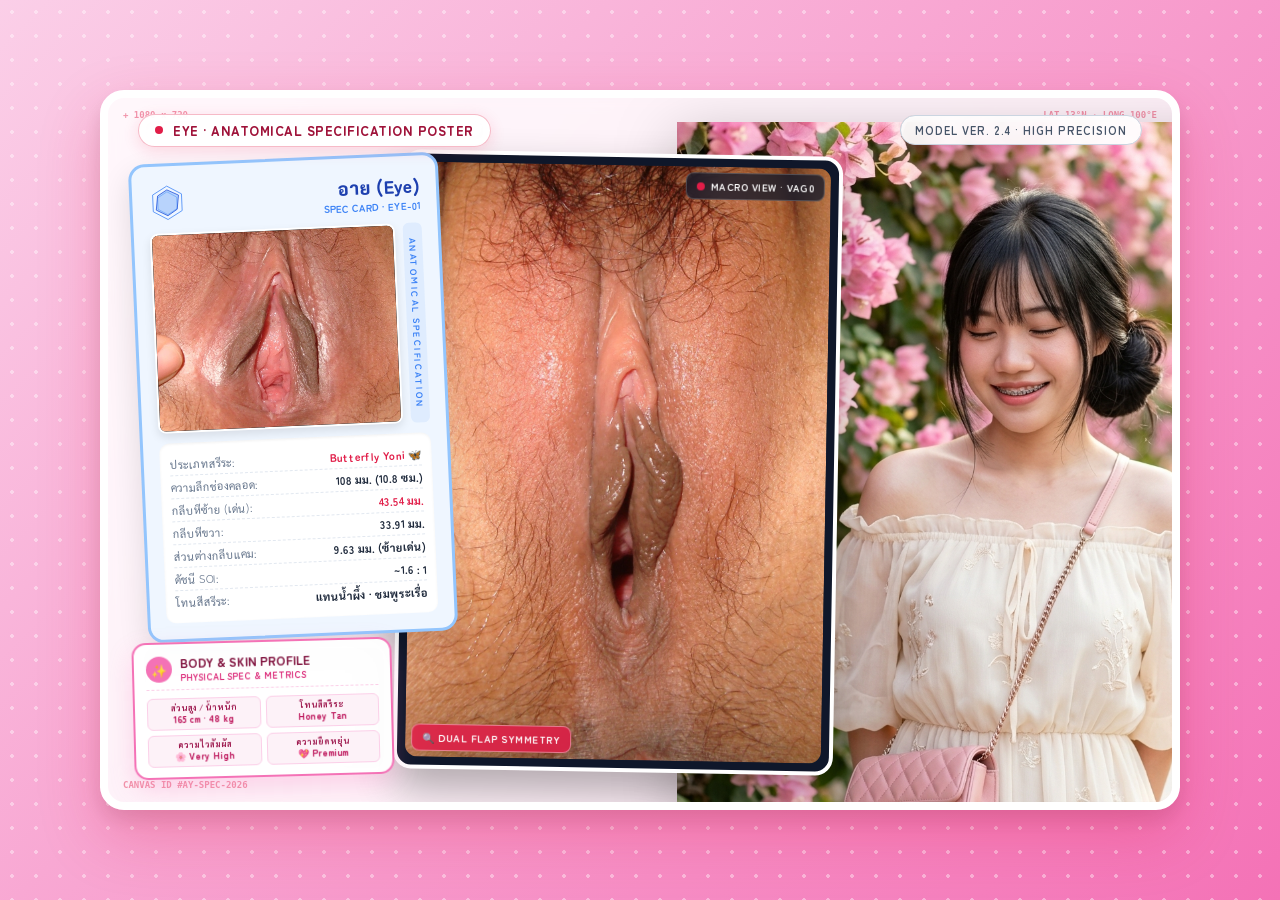
==== infographic_ay_pink_layered.html @ 8032671a "Add files via upload" ====
<!DOCTYPE html>
<html lang="th">
<head>
  <meta charset="UTF-8">
  <meta name="viewport" content="width=device-width, initial-scale=1.0">
  <title>Eye & Do · Pink Layered Spec Card</title>
  <link rel="icon" type="image/png" href="favicon.png">

  <link rel="preconnect" href="https://fonts.googleapis.com">
  <link href="https://fonts.googleapis.com/css2?family=Sarabun:wght@300;400;500;600;700&family=Zen+Maru+Gothic:wght@500;700;900&display=swap" rel="stylesheet">
  <style>
    :root {
      --bg-pink-light: #fce7f3;
      --bg-pink-main: #f472b6;
      --card-blue-bg: #dbeafe;
      --card-blue-border: #93c5fd;
      --text-dark: #1e293b;
      --accent-rose: #e11d48;
      --accent-purple: #7c3aed;
    }

    * { margin: 0; padding: 0; box-sizing: border-box; }

    body {
      background: linear-gradient(135deg, #fbcfe8 0%, #f472b6 100%);
      font-family: 'Zen Maru Gothic', 'Sarabun', sans-serif;
      min-height: 100vh;
      display: flex;
      justify-content: center;
      align-items: center;
      padding: 30px 15px;
      position: relative;
      overflow-x: hidden;
    }

    /* Honeycomb / Hexagon Background Pattern */
    body::before {
      content: '';
      position: absolute;
      inset: 0;
      background-image: radial-gradient(rgba(255, 255, 255, 0.4) 2px, transparent 2px);
      background-size: 24px 24px;
      pointer-events: none;
    }

    /* Main Poster Canvas Container */
    .poster-canvas {
      width: 1080px;
      max-width: 100%;
      height: 720px;
      background: rgba(255, 255, 255, 0.85);
      backdrop-filter: blur(10px);
      border: 8px solid #ffffff;
      border-radius: 24px;
      box-shadow: 0 25px 60px rgba(225, 29, 72, 0.25), 0 10px 20px rgba(0,0,0,0.1);
      position: relative;
      overflow: hidden;
      display: flex;
      align-items: center;
      padding: 30px;
    }

    /* Header Bar at Top of Canvas */
    .poster-header-bar {
      position: absolute;
      top: 14px;
      left: 30px;
      right: 30px;
      height: 36px;
      display: flex;
      justify-content: space-between;
      align-items: center;
      z-index: 40;
      pointer-events: none;
    }
    .header-title-badge {
      display: flex;
      align-items: center;
      gap: 10px;
      background: rgba(255, 255, 255, 0.92);
      backdrop-filter: blur(8px);
      padding: 6px 16px;
      border-radius: 20px;
      border: 1.5px solid rgba(225, 29, 72, 0.3);
      box-shadow: 0 4px 15px rgba(225, 29, 72, 0.15);
    }
    .header-title-badge h2 {
      font-size: 13px;
      font-weight: 800;
      color: #9f1239;
      letter-spacing: 0.5px;
    }
    .pulse-dot {
      width: 8px;
      height: 8px;
      background-color: #e11d48;
      border-radius: 50%;
      box-shadow: 0 0 0 rgba(225, 29, 72, 0.4);
      animation: pulse 1.8s infinite;
    }
    @keyframes pulse {
      0% { box-shadow: 0 0 0 0 rgba(225, 29, 72, 0.7); }
      70% { box-shadow: 0 0 0 8px rgba(225, 29, 72, 0); }
      100% { box-shadow: 0 0 0 0 rgba(225, 29, 72, 0); }
    }
    .header-spec-id {
      font-size: 11px;
      font-weight: 700;
      color: #475569;
      background: rgba(255, 255, 255, 0.92);
      backdrop-filter: blur(8px);
      padding: 6px 14px;
      border-radius: 20px;
      border: 1px solid #cbd5e1;
      letter-spacing: 1px;
    }

    /* Floating Navigation Controls */
    .nav-floating-btn {
      position: fixed;
      top: 20px;
      left: 20px;
      z-index: 9999;
      background: #1e293b;
      color: #fff;
      padding: 10px 18px;
      border-radius: 30px;
      text-decoration: none;
      font-size: 13px;
      font-weight: 700;
      box-shadow: 0 4px 20px rgba(0,0,0,0.3);
      border: 1px solid rgba(255,255,255,0.2);
      transition: all 0.2s;
    }
    .nav-floating-btn:hover {
      background: var(--accent-rose);
      transform: translateY(-2px);
    }

    /* Corner Tech Accents */
    .corner-accent {
      position: absolute;
      font-family: monospace;
      font-size: 9px;
      font-weight: 700;
      color: rgba(225, 29, 72, 0.45);
      pointer-events: none;
      z-index: 5;
    }
    .corner-accent.top-left { top: 12px; left: 15px; }
    .corner-accent.top-right { top: 12px; right: 15px; }
    .corner-accent.bottom-left { bottom: 12px; left: 15px; }
    .corner-accent.bottom-right { bottom: 12px; right: 15px; }

    /* ── LAYER 1: Left Blue Spec Profile Card ── */
    .layer-card-left {
      position: absolute;
      left: 30px;
      top: 60px;
      width: 310px;
      background: #eff6ff;
      border: 3px solid #93c5fd;
      border-radius: 16px;
      padding: 16px;
      box-shadow: 0 12px 30px rgba(0,0,0,0.12);
      transform: rotate(-2.5deg);
      z-index: 30;
      transition: transform 0.3s ease;
    }
    .layer-card-left:hover {
      transform: rotate(0deg) scale(1.02);
      z-index: 35;
    }

    .card-top-bar {
      display: flex;
      justify-content: space-between;
      align-items: flex-start;
      margin-bottom: 10px;
    }
    .mini-radar-icon {
      width: 38px;
      height: 38px;
    }
    .card-title-block h3 {
      font-size: 18px;
      font-weight: 800;
      color: #1e40af;
    }
    .card-title-block p {
      font-size: 10px;
      color: #3b82f6;
      font-weight: 700;
    }

    /* Photo Wrap inside Left Card */
    .card-photo-flex {
      display: flex;
      gap: 8px;
      margin-bottom: 10px;
    }
    .card-photo-box {
      flex: 1;
      height: 200px;
      border-radius: 8px;
      overflow: hidden;
      border: 2px solid #ffffff;
      box-shadow: 0 4px 10px rgba(0,0,0,0.1);
      cursor: pointer;
      background: #000;
    }
    .card-photo-img {
      width: 100%;
      height: 100%;
      object-fit: cover;
      object-position: center center;
    }
    .vertical-text-bar {
      writing-mode: vertical-rl;
      font-size: 9px;
      font-weight: 700;
      color: #3b82f6;
      letter-spacing: 1.5px;
      text-transform: uppercase;
      display: flex;
      align-items: center;
      justify-content: center;
      background: rgba(219, 234, 254, 0.8);
      border-radius: 6px;
      padding: 6px 3px;
    }

    /* Card Bottom Data Table */
    .card-stats-table {
      background: #ffffff;
      border-radius: 10px;
      padding: 10px;
      box-shadow: inset 0 1px 3px rgba(0,0,0,0.05);
    }
    .stat-row {
      display: flex;
      justify-content: space-between;
      font-size: 11px;
      padding: 3px 0;
      border-bottom: 1px dashed #e2e8f0;
    }
    .stat-row:last-child { border-bottom: none; }
    .stat-lbl { color: #64748b; }
    .stat-val { font-weight: 700; color: #1e293b; }
    .stat-val.pink { color: #e11d48; }

    /* ── LAYER 2: Centerpiece Yoni Photo Card (Crystal Clear & Unblocked) ── */
    .layer-photo-bg {
      position: absolute;
      left: 290px;
      top: 55px;
      bottom: 30px;
      width: 440px;
      background: #0f172a;
      border-radius: 18px;
      padding: 8px;
      box-shadow: 0 20px 40px rgba(0,0,0,0.3);
      z-index: 20;
      transform: rotate(1deg);
      cursor: pointer;
      overflow: hidden;
      border: 4px solid #ffffff;
      transition: transform 0.3s ease;
    }
    .layer-photo-bg:hover {
      transform: rotate(0deg) scale(1.02);
      z-index: 25;
    }
    .bg-macro-img {
      width: 100%;
      height: 100%;
      object-fit: cover;
      object-position: center center;
      border-radius: 12px;
      transition: transform 0.3s ease, filter 0.3s;
    }
    .layer-photo-bg:hover .bg-macro-img {
      transform: scale(1.04);
      filter: brightness(1.05);
    }

    /* HUD Overlay Tags inside Middle Photo Card */
    .macro-hud-tag {
      position: absolute;
      background: rgba(15, 23, 42, 0.75);
      backdrop-filter: blur(6px);
      color: #fff;
      font-size: 10px;
      font-weight: 700;
      padding: 5px 10px;
      border-radius: 8px;
      border: 1px solid rgba(255, 255, 255, 0.2);
      display: flex;
      align-items: center;
      gap: 6px;
      letter-spacing: 0.5px;
      pointer-events: none;
      z-index: 5;
    }
    .macro-hud-tag.top-right {
      top: 14px;
      right: 14px;
    }
    .macro-hud-tag.bottom-left {
      bottom: 14px;
      left: 14px;
      background: rgba(225, 29, 72, 0.85);
      border-color: rgba(255, 255, 255, 0.4);
    }

    /* Vertical Ruler Scale Bar inside Middle Photo */
    .ruler-scale-bar {
      position: absolute;
      right: 14px;
      top: 55px;
      bottom: 45px;
      width: 22px;
      background: rgba(15, 23, 42, 0.75);
      backdrop-filter: blur(4px);
      border: 1px solid rgba(255, 255, 255, 0.2);
      border-radius: 6px;
      display: flex;
      flex-direction: column;
      justify-content: space-between;
      align-items: center;
      padding: 6px 0;
      z-index: 6;
      font-family: monospace;
      font-size: 7.5px;
      color: rgba(255, 255, 255, 0.9);
      pointer-events: none;
    }
    .ruler-tick {
      width: 8px;
      height: 1px;
      background: rgba(255, 255, 255, 0.5);
    }
    .ruler-tick.major {
      width: 14px;
      background: #f472b6;
    }
    .ruler-mark {
      writing-mode: vertical-rl;
      letter-spacing: 0.5px;
      font-weight: 700;
      color: #f472b6;
    }

    /* Zoom Hint Badge on Photos */
    .zoom-hint-badge {
      position: absolute;
      bottom: 6px;
      right: 6px;
      background: rgba(0, 0, 0, 0.75);
      backdrop-filter: blur(4px);
      color: #fff;
      font-size: 8px;
      font-weight: 700;
      padding: 3px 6px;
      border-radius: 5px;
      border: 1px solid rgba(255, 255, 255, 0.3);
      pointer-events: none;
      z-index: 5;
    }

    /* Bottom Right Action Buttons */
    .poster-action-bar {
      position: absolute;
      bottom: 16px;
      right: 20px;
      display: flex;
      gap: 8px;
      z-index: 40;
    }
    .action-pill-btn {
      background: rgba(255, 255, 255, 0.94);
      backdrop-filter: blur(8px);
      border: 1.5px solid #f472b6;
      color: #be185d;
      padding: 6px 14px;
      border-radius: 20px;
      font-size: 11px;
      font-weight: 700;
      text-decoration: none;
      box-shadow: 0 4px 12px rgba(244, 114, 182, 0.2);
      transition: all 0.2s;
    }
    .action-pill-btn:hover {
      background: #e11d48;
      color: #fff;
      border-color: #e11d48;
      transform: translateY(-2px);
    }

    /* ── LAYER 3: Right Foreground Standing Character Model ── */
    .layer-character-fg {
      position: absolute;
      right: 15px;
      bottom: 0;
      top: 20px;
      width: 280px;
      z-index: 10;
      display: flex;
      align-items: flex-end;
      justify-content: center;
      pointer-events: none;
      background: transparent;
      border: none;
      box-shadow: none;
    }
    .character-img {
      max-height: 680px;
      width: auto;
      object-fit: contain;
      filter: drop-shadow(0 15px 30px rgba(0,0,0,0.25));
    }

    /* Floating Character Info Badge at Bottom Left */
    .character-info-card {
      position: absolute;
      left: 25px;
      bottom: 25px;
      width: 260px;
      background: rgba(255, 255, 255, 0.94);
      backdrop-filter: blur(10px);
      border: 2px solid #f472b6;
      border-radius: 14px;
      padding: 10px 12px;
      box-shadow: 0 10px 25px rgba(244, 114, 182, 0.25);
      z-index: 35;
      transform: rotate(-1.5deg);
      transition: transform 0.3s ease;
    }
    .character-info-card:hover {
      transform: rotate(0deg) scale(1.03);
      z-index: 45;
    }
    .info-card-header {
      display: flex;
      align-items: center;
      gap: 8px;
      margin-bottom: 8px;
      border-bottom: 1px dashed #fbcfe8;
      padding-bottom: 5px;
    }
    .info-card-avatar {
      width: 26px;
      height: 26px;
      border-radius: 50%;
      background: #f472b6;
      display: flex;
      align-items: center;
      justify-content: center;
      color: #fff;
      font-size: 13px;
    }
    .info-card-title h4 {
      font-size: 12px;
      font-weight: 800;
      color: #831843;
    }
    .info-card-title p {
      font-size: 9px;
      color: #db2777;
      font-weight: 700;
    }
    .info-card-grid {
      display: grid;
      grid-template-columns: 1fr 1fr;
      gap: 5px;
      font-size: 9px;
    }
    .info-pill {
      background: #fdf2f8;
      border: 1px solid #fbcfe8;
      padding: 3px 5px;
      border-radius: 6px;
      text-align: center;
    }
    .info-pill-lbl {
      display: block;
      font-size: 8px;
      color: #9d174d;
      font-weight: 700;
    }
    .info-pill-val {
      font-weight: 800;
      color: #be185d;
    }

    /* Performance Ratings Box inside Body & Skin Profile Card */
    .perf-rating-box {
      margin-top: 8px;
      padding-top: 6px;
      border-top: 1px dashed #fbcfe8;
    }
    .rating-row {
      display: flex;
      align-items: center;
      gap: 6px;
      margin-bottom: 4px;
      font-size: 8.5px;
    }
    .rating-row:last-child { margin-bottom: 0; }
    .rating-lbl {
      width: 110px;
      font-weight: 700;
      color: #831843;
      white-space: nowrap;
    }
    .rating-bar-wrap {
      flex: 1;
      height: 6px;
      background: #fce7f3;
      border-radius: 4px;
      overflow: hidden;
    }
    .rating-bar-fill {
      height: 100%;
      background: linear-gradient(90deg, #f472b6, #db2777);
      border-radius: 4px;
    }
    .rating-bar-fill.pink {
      background: linear-gradient(90deg, #ec4899, #e11d48);
    }
    .rating-bar-fill.rose {
      background: linear-gradient(90deg, #e11d48, #be185d);
    }
    .rating-val {
      font-weight: 800;
      color: #9d174d;
      width: 20px;
      text-align: right;
    }

    /* Lightbox Modal */
    #lightbox {
      display: none;
      position: fixed;
      inset: 0;
      z-index: 99999;
      background: rgba(0,0,0,0.9);
      backdrop-filter: blur(10px);
      align-items: center;
      justify-content: center;
      cursor: pointer;
    }
    #lightbox.active { display: flex; }
    #lightbox-img {
      max-width: 92%;
      max-height: 92vh;
      border-radius: 12px;
      box-shadow: 0 0 30px rgba(236, 72, 153, 0.4);
      border: 3px solid #fff;
    }

    @media (max-width: 900px) {
      .poster-canvas {
        height: auto;
        flex-direction: column;
      }
      .layer-photo-bg, .layer-character-fg {
        position: relative;
        width: 100%;
      }
    }
  </style>
</head>
<body>

  <!-- Main Poster Canvas -->
  <div class="poster-canvas">

    <!-- Decorative Corner Accents -->
    <div class="corner-accent top-left">+ 1080 x 720</div>
    <div class="corner-accent top-right">LAT 13°N · LONG 100°E</div>
    <div class="corner-accent bottom-left">CANVAS ID #AY-SPEC-2026</div>
    <div class="corner-accent bottom-right">[ PRECISION LOCK ON ]</div>

    <!-- Header Bar at Top of Canvas -->
    <div class="poster-header-bar">
      <div class="header-title-badge">
        <span class="pulse-dot"></span>
        <h2>EYE · ANATOMICAL SPECIFICATION POSTER</h2>
      </div>
      <div class="header-spec-id">MODEL VER. 2.4 · HIGH PRECISION</div>
    </div>

    <!-- LAYER 1: Left Blue Profile Card -->
    <div class="layer-card-left">
      <div class="card-top-bar">
        <!-- Mini Radar SVG Icon -->
        <svg class="mini-radar-icon" viewBox="0 0 100 100">
          <polygon points="50,10 88,32 88,76 50,98 12,76 12,32" fill="none" stroke="#3b82f6" stroke-width="2" />
          <polygon points="50,25 75,40 75,70 50,85 25,70 25,40" fill="none" stroke="#60a5fa" stroke-width="1.5" />
          <polygon points="50,20 80,35 75,72 50,88 20,72 25,35" fill="rgba(59, 130, 246, 0.3)" stroke="#1d4ed8" stroke-width="2" />
        </svg>

        <div class="card-title-block" style="text-align: right;">
          <h3>อาย (Eye)</h3>
          <p>SPEC CARD · EYE-01</p>
        </div>
      </div>

      <!-- Photo Box & Vertical Text Bar -->
      <div class="card-photo-flex">
        <div class="card-photo-box" onclick="openLightbox('Vag3.JPG')">
          <img src="Vag3.JPG" alt="Eye Anatomy Spec Photo" class="card-photo-img">
        </div>
        <div class="vertical-text-bar">
          ANATOMICAL SPECIFICATION
        </div>
      </div>

      <!-- Bottom Stats Table -->
      <div class="card-stats-table">
        <div class="stat-row">
          <span class="stat-lbl">ประเภทสรีระ:</span>
          <span class="stat-val pink">Butterfly Yoni 🦋</span>
        </div>
        <div class="stat-row">
          <span class="stat-lbl">ความลึกช่องคลอด:</span>
          <span class="stat-val">108 มม. (10.8 ซม.)</span>
        </div>
        <div class="stat-row">
          <span class="stat-lbl">กลีบหีซ้าย (เด่น):</span>
          <span class="stat-val pink">43.54 มม.</span>
        </div>
        <div class="stat-row">
          <span class="stat-lbl">กลีบหีขวา:</span>
          <span class="stat-val">33.91 มม.</span>
        </div>
        <div class="stat-row">
          <span class="stat-lbl">ส่วนต่างกลีบแคม:</span>
          <span class="stat-val">9.63 มม. (ซ้ายเด่น)</span>
        </div>
        <div class="stat-row">
          <span class="stat-lbl">ดัชนี SOI:</span>
          <span class="stat-val">~1.6 : 1</span>
        </div>
        <div class="stat-row">
          <span class="stat-lbl">โทนสีสรีระ:</span>
          <span class="stat-val">แทนน้ำผึ้ง · ชมพูระเรื่อ</span>
        </div>
      </div>
    </div>

    <!-- LAYER 2: Centerpiece Yoni Photo Card (Vag0.JPG View) -->
    <div class="layer-photo-bg" onclick="openLightbox('Vag0.JPG')">
      <img src="Vag0.JPG" alt="Background Macro Anatomy Photo (Vag0)" class="bg-macro-img">
      <div class="macro-hud-tag top-right">
        <span class="pulse-dot"></span> MACRO VIEW · VAG0
      </div>
      <div class="macro-hud-tag bottom-left">
        🔍 DUAL FLAP SYMMETRY
      </div>
    </div>

    <!-- Floating Character Info Badge at Bottom Left -->
    <div class="character-info-card">
      <div class="info-card-header">
        <div class="info-card-avatar">✨</div>
        <div class="info-card-title">
          <h4>BODY & SKIN PROFILE</h4>
          <p>PHYSICAL SPEC & METRICS</p>
        </div>
      </div>
      <div class="info-card-grid">
        <div class="info-pill">
          <span class="info-pill-lbl">ส่วนสูง / น้ำหนัก</span>
          <span class="info-pill-val">165 cm · 48 kg</span>
        </div>
        <div class="info-pill">
          <span class="info-pill-lbl">โทนสีสรีระ</span>
          <span class="info-pill-val">Honey Tan</span>
        </div>
        <div class="info-pill">
          <span class="info-pill-lbl">ความไวสัมผัส</span>
          <span class="info-pill-val">🌸 Very High</span>
        </div>
        <div class="info-pill">
          <span class="info-pill-lbl">ความยืดหยุ่น</span>
          <span class="info-pill-val">💖 Premium</span>
        </div>
      </div>
    </div>

    <!-- LAYER 3: Right Foreground Standing Character Model -->
    <div class="layer-character-fg">
      <img src="aye_portrait_2.png" alt="Eye Character Standing Model" class="character-img">
    </div>

  </div>

  <!-- Lightbox Popup Modal -->
  <div id="lightbox" onclick="closeLightbox()">
    <img id="lightbox-img" src="" alt="Full HD Anatomy View">
  </div>

  <script>
    function openLightbox(src) {
      var lb = document.getElementById('lightbox');
      var img = document.getElementById('lightbox-img');
      img.src = src;
      lb.classList.add('active');
    }
    function closeLightbox() {
      var lb = document.getElementById('lightbox');
      lb.classList.remove('active');
    }
  </script>
</body>
</html>
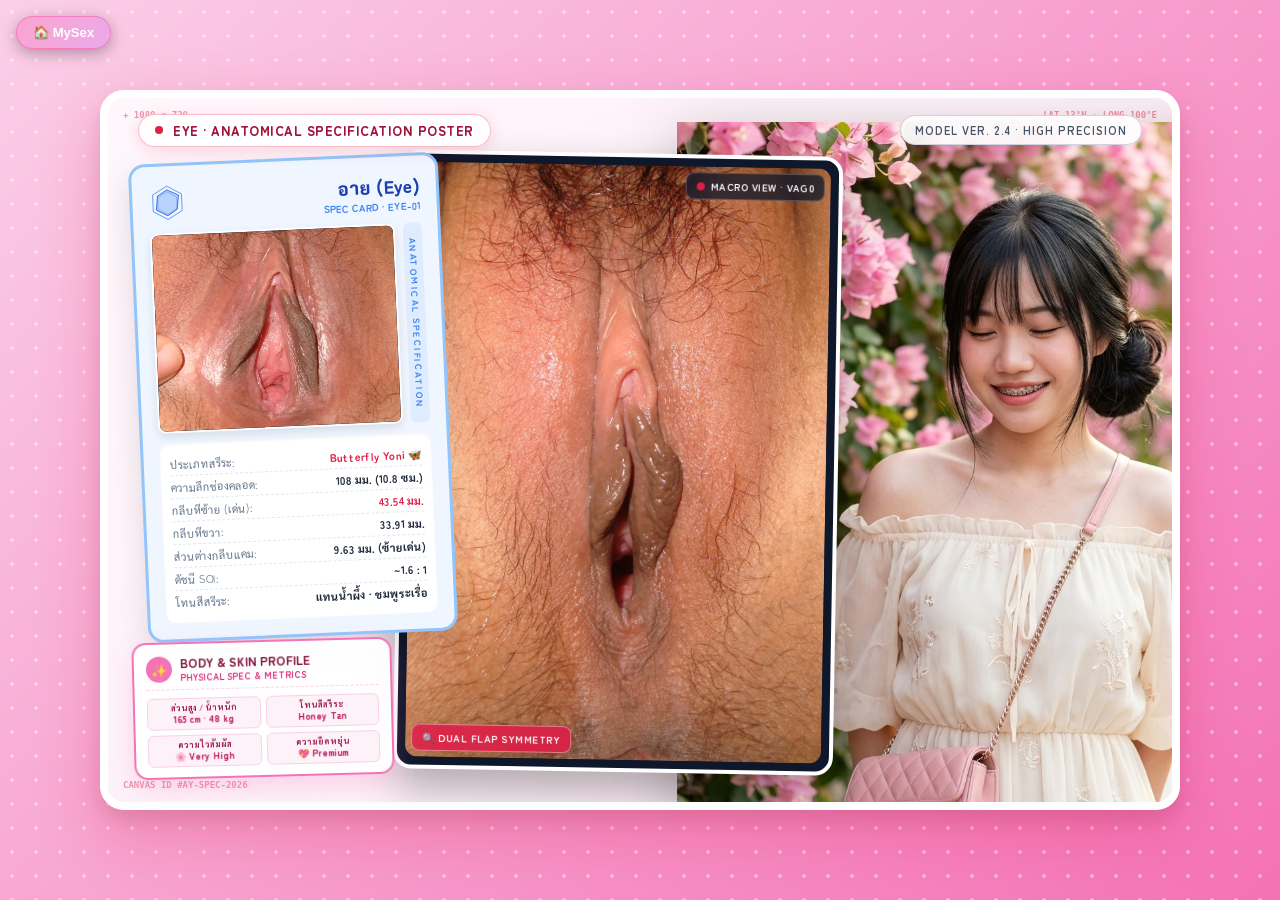
==== commit d0fe457b: "Add MySex home button to all pages + fix gitignore for images" ====
--- a/infographic_ay_pink_layered.html
+++ b/infographic_ay_pink_layered.html
@@ -573,6 +573,9 @@
 </head>
 <body>
 
+  <!-- Home Button -->
+  <a href="index.html" style="position:fixed; top:16px; left:16px; z-index:99999; text-decoration:none; display:inline-flex; align-items:center; gap:5px; background:linear-gradient(135deg, rgba(255,42,133,0.25), rgba(180,77,255,0.25)); backdrop-filter:blur(12px); border:1px solid rgba(255,42,133,0.35); padding:8px 16px; border-radius:50px; color:#fff; font-family:'Prompt',sans-serif; font-size:0.82rem; font-weight:700; transition:all 0.2s; box-shadow:0 4px 15px rgba(0,0,0,0.3);" onmouseover="this.style.transform='translateY(-2px)';this.style.boxShadow='0 6px 20px rgba(255,42,133,0.4)'" onmouseout="this.style.transform='';this.style.boxShadow='0 4px 15px rgba(0,0,0,0.3)'">🏠 MySex</a>
+
   <!-- Main Poster Canvas -->
   <div class="poster-canvas">
 
